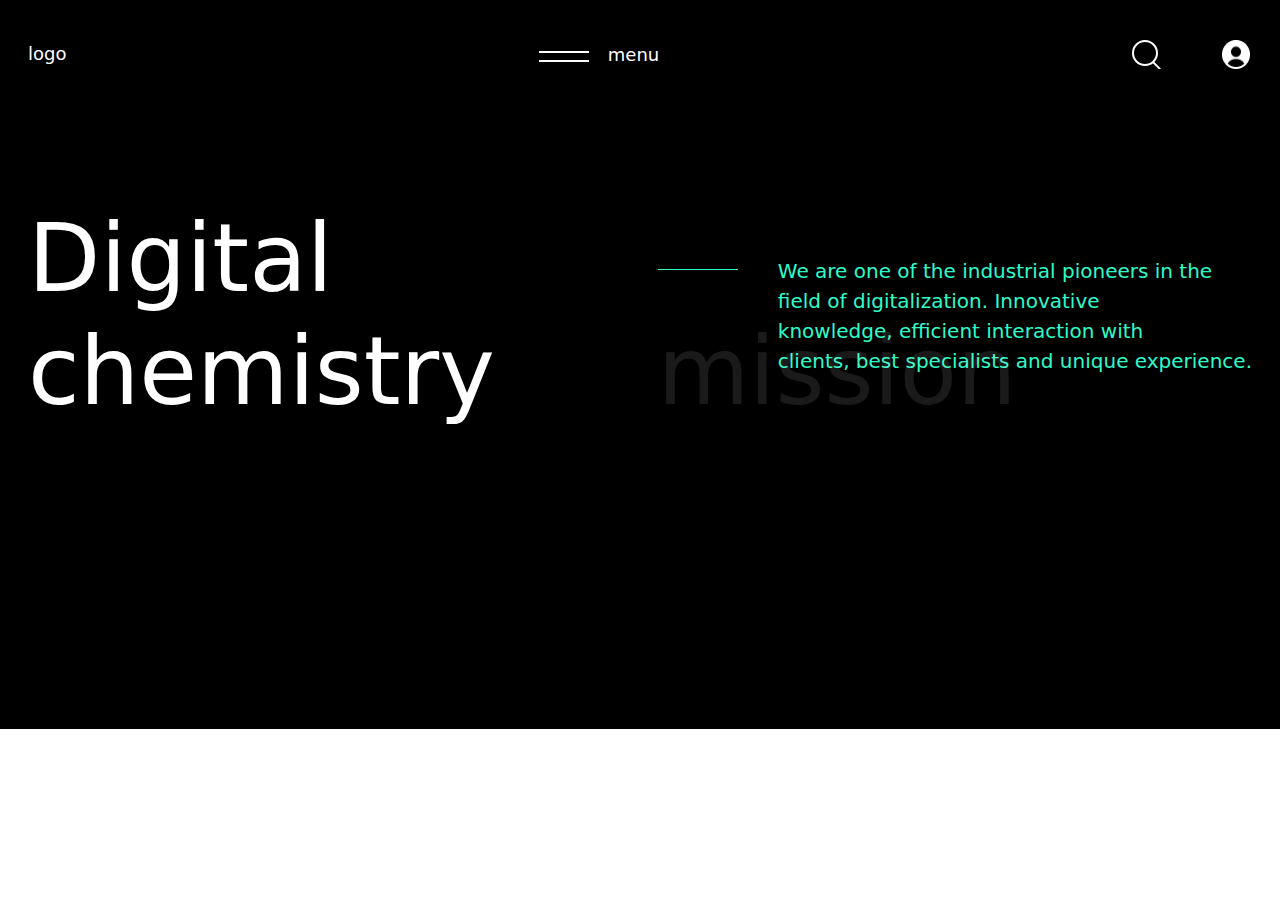
==== src/index.html @ 6f805ab8 "first commit" ====
<!DOCTYPE html>
<html lang="ru">
<head>
    <meta charset="UTF-8">
    <meta http-equiv="X-UA-Compatible" content="IE=edge">
    <meta name="viewport" content="width=device-width, initial-scale=1.0">
    <title>Digital Chemistry</title>
    <link rel="stylesheet" href="style/bootstrap-reboot.min.css">
    <link rel="stylesheet" href="style/style.css">
</head>
<body>
    <header class="header">
        <div class="header_container">
            <div class="header_wrapper">
                <div class="logo">logo</div>
                <div class="header_menu">
                    <div class="menu_line">
                        
                    </div>
                    <div class="menu_text">
                        menu
                    </div>
                </div>             
                <div class="header_btn">
                    <img src="icon/search.svg" alt="" class="header_search">
                    <img src="icon/account.png" alt="" class="header_account">
                   
                </div>
            </div>
        </div>
    </header>

    <section class="promo">
        <div class="promo_container">
            <div class="row">
                <div class="item">
                    <h1>Digital chemistry</h1>
                </div>
                <div class="item">
                    <span></span>
                    <div class="promo_descr"> We are one of the industrial pioneers in the<br> field of digitalization. Innovative<br> knowledge, efficient interaction with <br>clients, best specialists and unique experience.</div>
                    <div class="promo_subdescr">mission</div>

                </div>
            </div>
        </div>
    </section>

</body>
</html>
---- src/style/style.css ----
@import url('https://fonts.googleapis.com/css2?family=Roboto:ital,wght@0,100;0,300;0,400;0,500;0,700;0,900;1,100;1,300;1,400;1,500;1,700;1,900&display=swap');

* {
    box-sizing: border-box;
    margin: 0;
    padding: 0;
}

body {
    font-family: 'Roboto' sans-serif;
}


.header{ 
    position: relative;
    display: flex;
    flex-wrap: wrap;
    background-color: black;
    color: white;
    padding-top: 40px;
}

.header .logo {
    font-style: normal;
    font-weight: 500;
    font-size: 18px;
    color: #FFFFFF;

}

.header_container {
    width: 1224px;
    margin: 0 auto;
}

.header_wrapper {
    position: relative;
    display: flex;
    justify-content: space-between;
}

.header .header_btn{
    display: flex;
    flex-wrap: wrap;
    width: 120px;
}

.header .header_menu {
    min-width: 120px;
    display: flex;
    justify-content: space-between;
    align-items: center;
    
}


.header .menu_line {
    position:relative;
}

.header .menu_line::after {
    content:"";
    position:absolute;
    border-top:2px solid white;
    width:50px;
    bottom: 2px;
}

.header .menu_line::before {
    content:"";
    position:absolute;
    border-top:2px solid white;
    width:50px;
    margin-top: 5.5px;
    
}

.header .menu_text {
    font-style: normal;
    font-weight: 500;
    font-size: 18px;
    line-height: 21px;
    color: #FFFFFF;

}

.header .header_btn .header_search {
    padding-right: 61px;
}

.header .header_search {
    display: block;
}

.header .header_account {
    display: block;
}


.promo_container {
    margin: 0 auto;
    max-width: 1224px;
}

.promo {
    padding-top: 134px;
    min-height: 660px;
    background-color: black;
}

.promo .row h1 {
    font-style: normal;
    font-weight: normal;
    font-size: 94px;
    color: #FFFFFF;
}

.promo .row {
    display: flex;
    flex-wrap: wrap;
    justify-content: space-between;
    align-items: center;
}

.promo .row .item {
    max-width: 600px;
    max-height: 226px;
    position: relative;
}

.promo .promo_descr{
    padding-left: 120px;
    font-style: normal;
    font-weight: normal;
    font-size: 20px;
    color: #2FFBC8;
}

.promo .promo_subdescr{
    position:absolute;
    top: 45px;
    font-style: normal;
    font-weight: normal;
    font-size: 94px;
    color: #FFFFFF;
    mix-blend-mode: normal;
    opacity: 0.1;
}

.promo span{
    content:"";
    position:absolute;
    border-top:1px solid #2FFBC8;
    width:80px;   
    top: 13px;
}
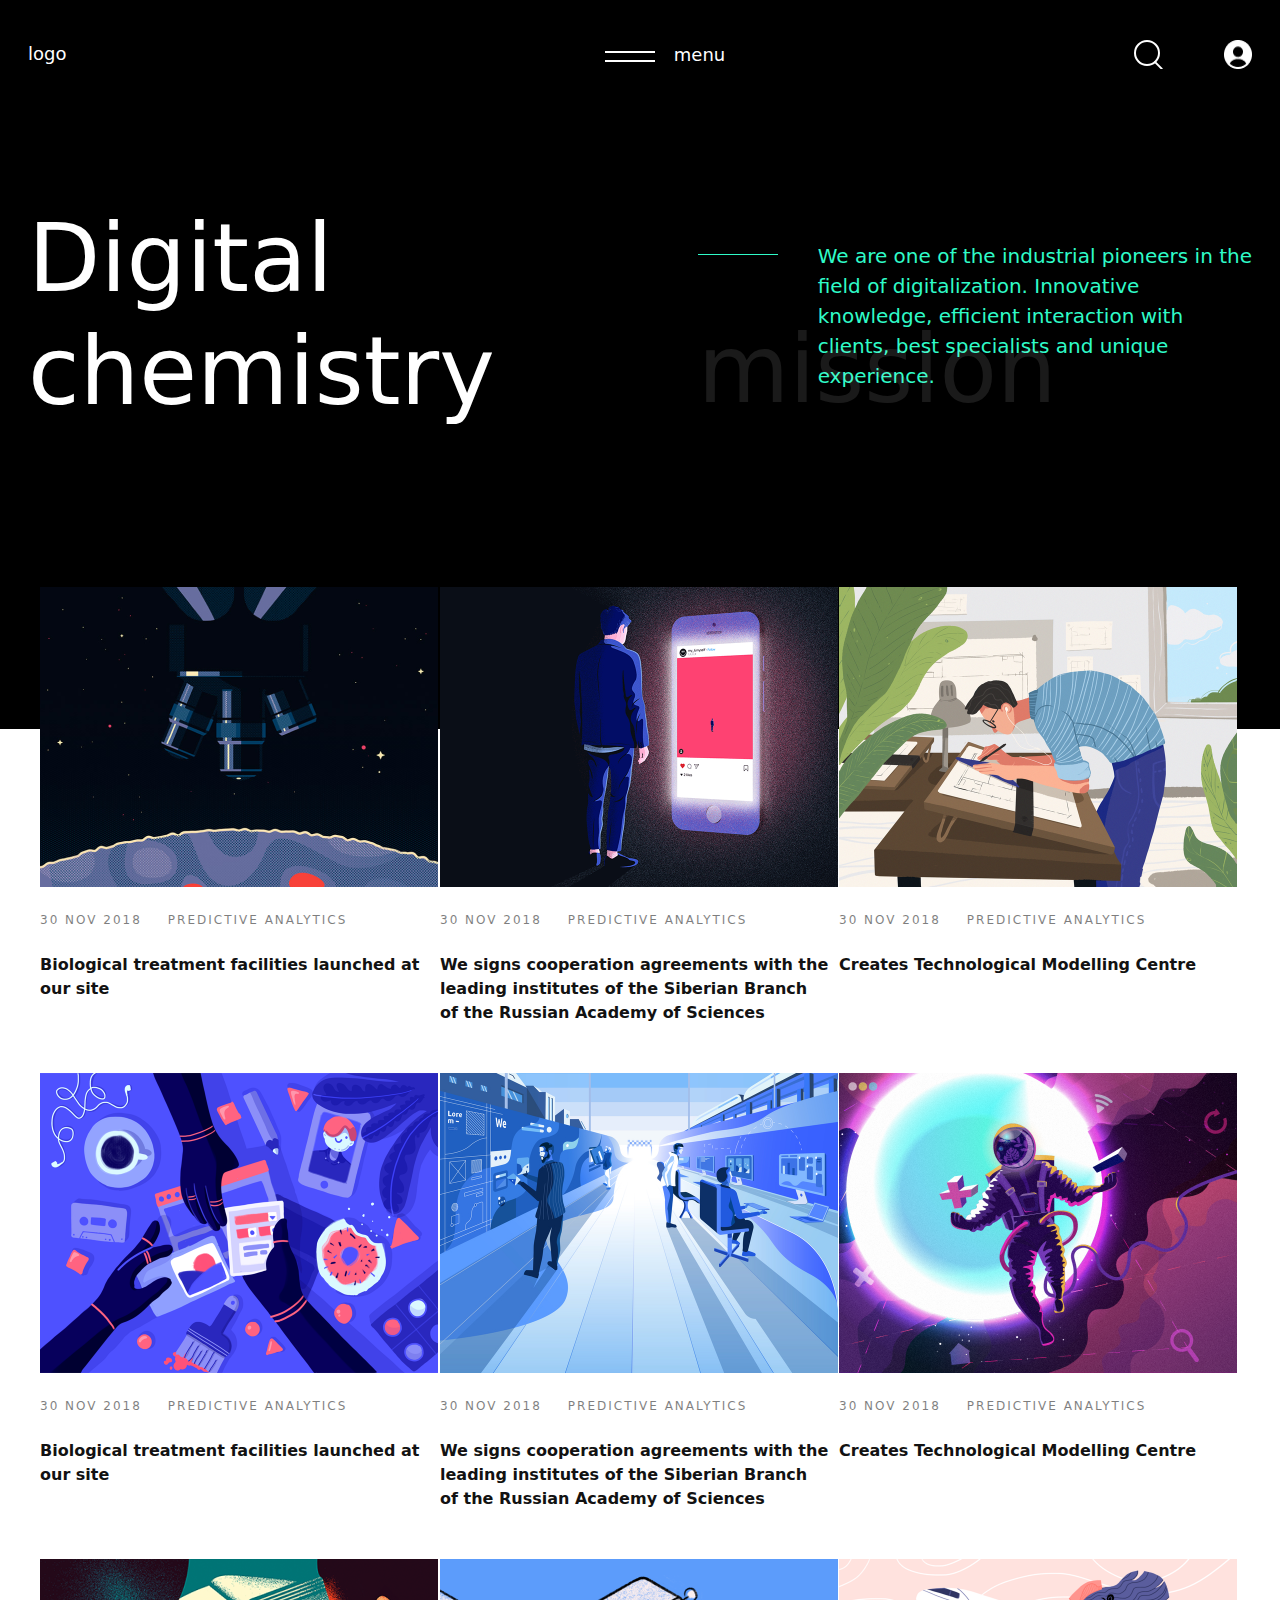
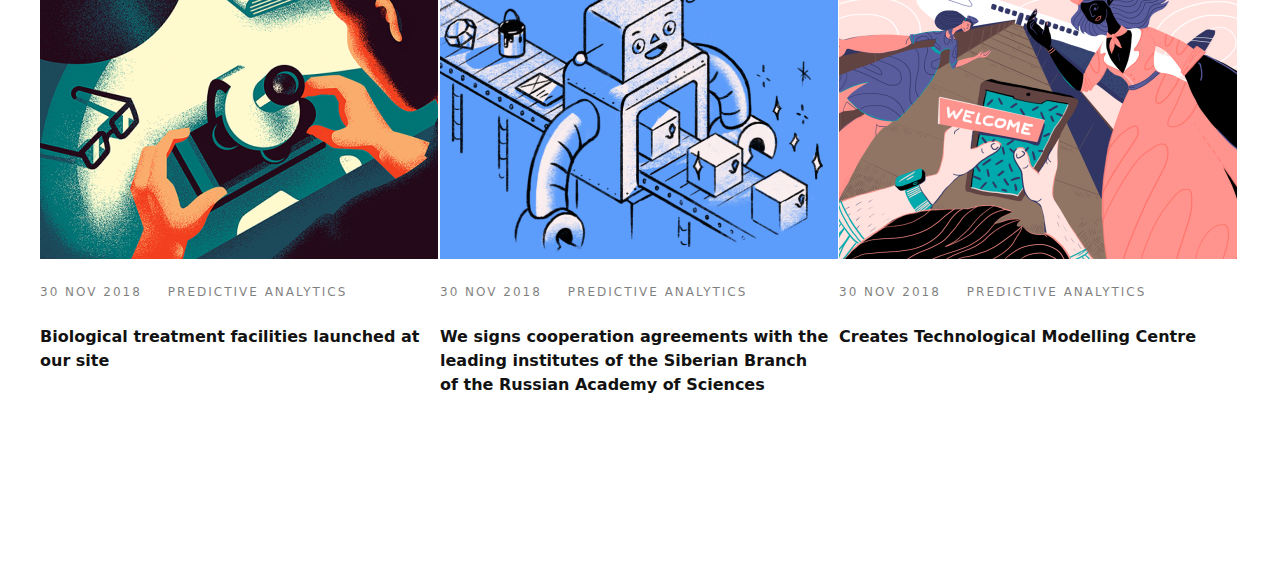
==== commit 79df8611: "second" ====
--- a/src/index.html
+++ b/src/index.html
@@ -9,17 +9,29 @@
     <link rel="stylesheet" href="style/style.css">
 </head>
 <body>
+   
     <header class="header">
+        <!-- <div class="menu_overlay">
+            <ul class="menu">
+                <li><a href="#">Home</a></li>
+                <li><a href="#">Page 1</a></li>
+                <li><a href="#">Page 2</a></li>
+            </ul>
+        </div> -->
         <div class="header_container">
+            
             <div class="header_wrapper">
+                
+                    
+                
+                
+
                 <div class="logo">logo</div>
                 <div class="header_menu">
-                    <div class="menu_line">
-                        
-                    </div>
-                    <div class="menu_text">
-                        menu
-                    </div>
+                    
+                    <div class="menu_line"></div>
+                    <div class="menu_text">menu</div>
+
                 </div>             
                 <div class="header_btn">
                     <img src="icon/search.svg" alt="" class="header_search">
@@ -27,6 +39,7 @@
                    
                 </div>
             </div>
+            
         </div>
     </header>
 
@@ -38,7 +51,7 @@
                 </div>
                 <div class="item">
                     <span></span>
-                    <div class="promo_descr"> We are one of the industrial pioneers in the<br> field of digitalization. Innovative<br> knowledge, efficient interaction with <br>clients, best specialists and unique experience.</div>
+                    <div class="promo_descr"> We are one of the industrial pioneers in the<br> field of digitalization. Innovative<br> knowledge, efficient interaction with <br>clients, best specialists and unique <br>experience.</div>
                     <div class="promo_subdescr">mission</div>
 
                 </div>
@@ -46,5 +59,124 @@
         </div>
     </section>
 
+
+    <section class="blog">
+        <div class="container">
+            <div class="blog_cards">
+                <div class="blog_card">
+                    <img src="img/card/card (1).png" alt="">
+                    <div class="card_subtitle">
+                        <div class="card_date">30 nov 2018</div>
+                        <div class="card_category">Predictive analytics</div>
+                        <div class="card_dots"></div>
+                    </div>
+                    <div class="card_title">
+                        Biological treatment facilities launched at our site
+                    </div>
+                </div>
+                <div class="blog_card">
+                    <img src="img/card/card (2).png" alt="">
+                    <div class="card_subtitle">
+                        <div class="card_date">30 nov 2018</div>
+                        <div class="card_category">Predictive analytics</div>
+                        <div class="card_dots"></div>
+                    </div>
+                    <div class="card_title">
+                        We signs cooperation agreements with the<br> leading institutes of the Siberian Branch <br>of the Russian Academy of Sciences
+                    </div>
+                </div>
+                <div class="blog_card">
+                    <img src="img/card/card (3).png" alt="">
+                    <div class="card_subtitle">
+                        <div class="card_date">30 nov 2018</div>
+                        <div class="card_category">Predictive analytics</div>
+                        <div class="card_dots"></div>
+                    </div>
+                    <div class="card_title">
+                        Creates Technological Modelling Centre
+                    </div>
+                </div>
+                <div class="blog_card">
+                    <img src="img/card/card (4).png" alt="">
+                    <div class="card_subtitle">
+                        <div class="card_date">30 nov 2018</div>
+                        <div class="card_category">Predictive analytics</div>
+                        <div class="card_dots"></div>
+                    </div>
+                    <div class="card_title">
+                        Biological treatment facilities launched at our site
+                    </div>
+                </div>
+                <div class="blog_card">
+                    <img src="img/card/card (5).png" alt="">
+                    <div class="card_subtitle">
+                        <div class="card_date">30 nov 2018</div>
+                        <div class="card_category">Predictive analytics</div>
+                        <div class="card_dots"></div>
+                    </div>
+                    <div class="card_title">
+                        We signs cooperation agreements with the<br> leading institutes of the Siberian Branch <br>of the Russian Academy of Sciences
+                    </div>
+                </div>
+                <div class="blog_card">
+                    <img src="img/card/card (6).png" alt="">
+                    <div class="card_subtitle">
+                        <div class="card_date">30 nov 2018</div>
+                        <div class="card_category">Predictive analytics</div>
+                        <div class="card_dots"></div>
+                    </div>
+                    <div class="card_title">
+                        Creates Technological Modelling Centre
+                    </div>
+                </div>
+                <div class="blog_card">
+                    <img src="img/card/card (7).png" alt="">
+                    <div class="card_subtitle">
+                        <div class="card_date">30 nov 2018</div>
+                        <div class="card_category">Predictive analytics</div>
+                        <div class="card_dots"></div>
+                    </div>
+                    <div class="card_title">
+                        Biological treatment facilities launched at our site
+                    </div>
+                </div>
+                <div class="blog_card">
+                    <img src="img/card/card (8).png" alt="">
+                    <div class="card_subtitle">
+                        <div class="card_date">30 nov 2018</div>
+                        <div class="card_category">Predictive analytics</div>
+                        <div class="card_dots"></div>
+                    </div>
+                    <div class="card_title">
+                        We signs cooperation agreements with the<br> leading institutes of the Siberian Branch <br>of the Russian Academy of Sciences
+                        
+                    </div>
+                </div>
+                <div class="blog_card">
+                    <img src="img/card/card (9).png" alt="">
+                    <div class="card_subtitle">
+                        <div class="card_date">30 nov 2018</div>
+                        <div class="card_category">Predictive analytics</div>
+                        <div class="card_dots"></div>
+                    </div>
+                    <div class="card_title">
+                        Creates Technological Modelling Centre
+                    </div>
+                </div>
+            </div>
+        </div>
+    </section>
+
+    <footer>
+        <div class="container">
+
+        </div>
+    </footer>
+
+
+<script src="https://code.jquery.com/jquery-3.6.0.min.js"
+integrity="sha256-/xUj+3OJU5yExlq6GSYGSHk7tPXikynS7ogEvDej/m4="
+crossorigin="anonymous"></script>
+<script src="js/script.js"></script>
 </body>
 </html>--- a/src/style/style.css
+++ b/src/style/style.css
@@ -42,16 +42,48 @@
 .header .header_btn{
     display: flex;
     flex-wrap: wrap;
-    width: 120px;
-}
+    max-width: 120px;
+    
+}
+
+
+/* .header .menu_overlay {
+    display: none;
+    position: fixed;
+    top: 0;
+    bottom: 0;
+    left: 0;
+    right: 0;
+    background-color: rgba(0,0,0,.7);
+    display: flex;
+    justify-content: center;
+    align-items: center;
+}
+
+.header .menu {
+    display: none;
+    background-color: rgba(0,0,0,.7);
+    list-style: none;
+    width: 100%;
+    text-align: center;
+    transition: all .5s;
+}
+
+.header .menu li a {
+    display: block;
+    font-size: 3em;
+    font-weight: 700;
+    text-decoration: none;
+} */
 
 .header .header_menu {
     min-width: 120px;
     display: flex;
     justify-content: space-between;
     align-items: center;
-    
-}
+    margin-left: 130px;
+}
+
 
 
 .header .menu_line {
@@ -138,7 +170,7 @@
 
 .promo .promo_subdescr{
     position:absolute;
-    top: 45px;
+    top: 58px;
     font-style: normal;
     font-weight: normal;
     font-size: 94px;
@@ -155,3 +187,60 @@
     top: 13px;
 }
 
+.container {
+    max-width: 1200px;
+    margin: 0 auto;
+}
+
+.blog .blog_cards {
+    display: flex;
+    flex-wrap: wrap;
+    position: relative;
+    bottom: 190px;
+}
+
+.blog .blog_card {
+    max-width: 399px;
+    max-height: 444px;
+    margin-top: 48px;
+    margin-right: 1px;
+}
+
+.blog .blog_card .card_subtitle {
+    display: flex;
+    margin-top: 24px;
+}
+
+.blog .blog_card .card_subtitle .card_date{
+    font-style: normal;
+    font-weight: 500;
+    font-size: 12px;
+    letter-spacing: 2px;
+    text-transform: uppercase;
+    color: #000000;
+    mix-blend-mode: normal;
+    opacity: 0.5;
+    
+    margin-right: 26px;
+}
+
+.blog .blog_card .card_subtitle .card_category {
+    font-style: normal;
+    font-weight: 500;
+    font-size: 12px;
+    letter-spacing: 2px;
+    text-transform: uppercase;
+    color: #000000;
+    mix-blend-mode: normal;
+    opacity: 0.5;
+}
+
+.blog .blog_card .card_title {
+    margin-top: 24px;
+    font-style: normal;
+    font-weight: bold;
+    font-size: 16px;    
+    color: #121212;
+}
+
+
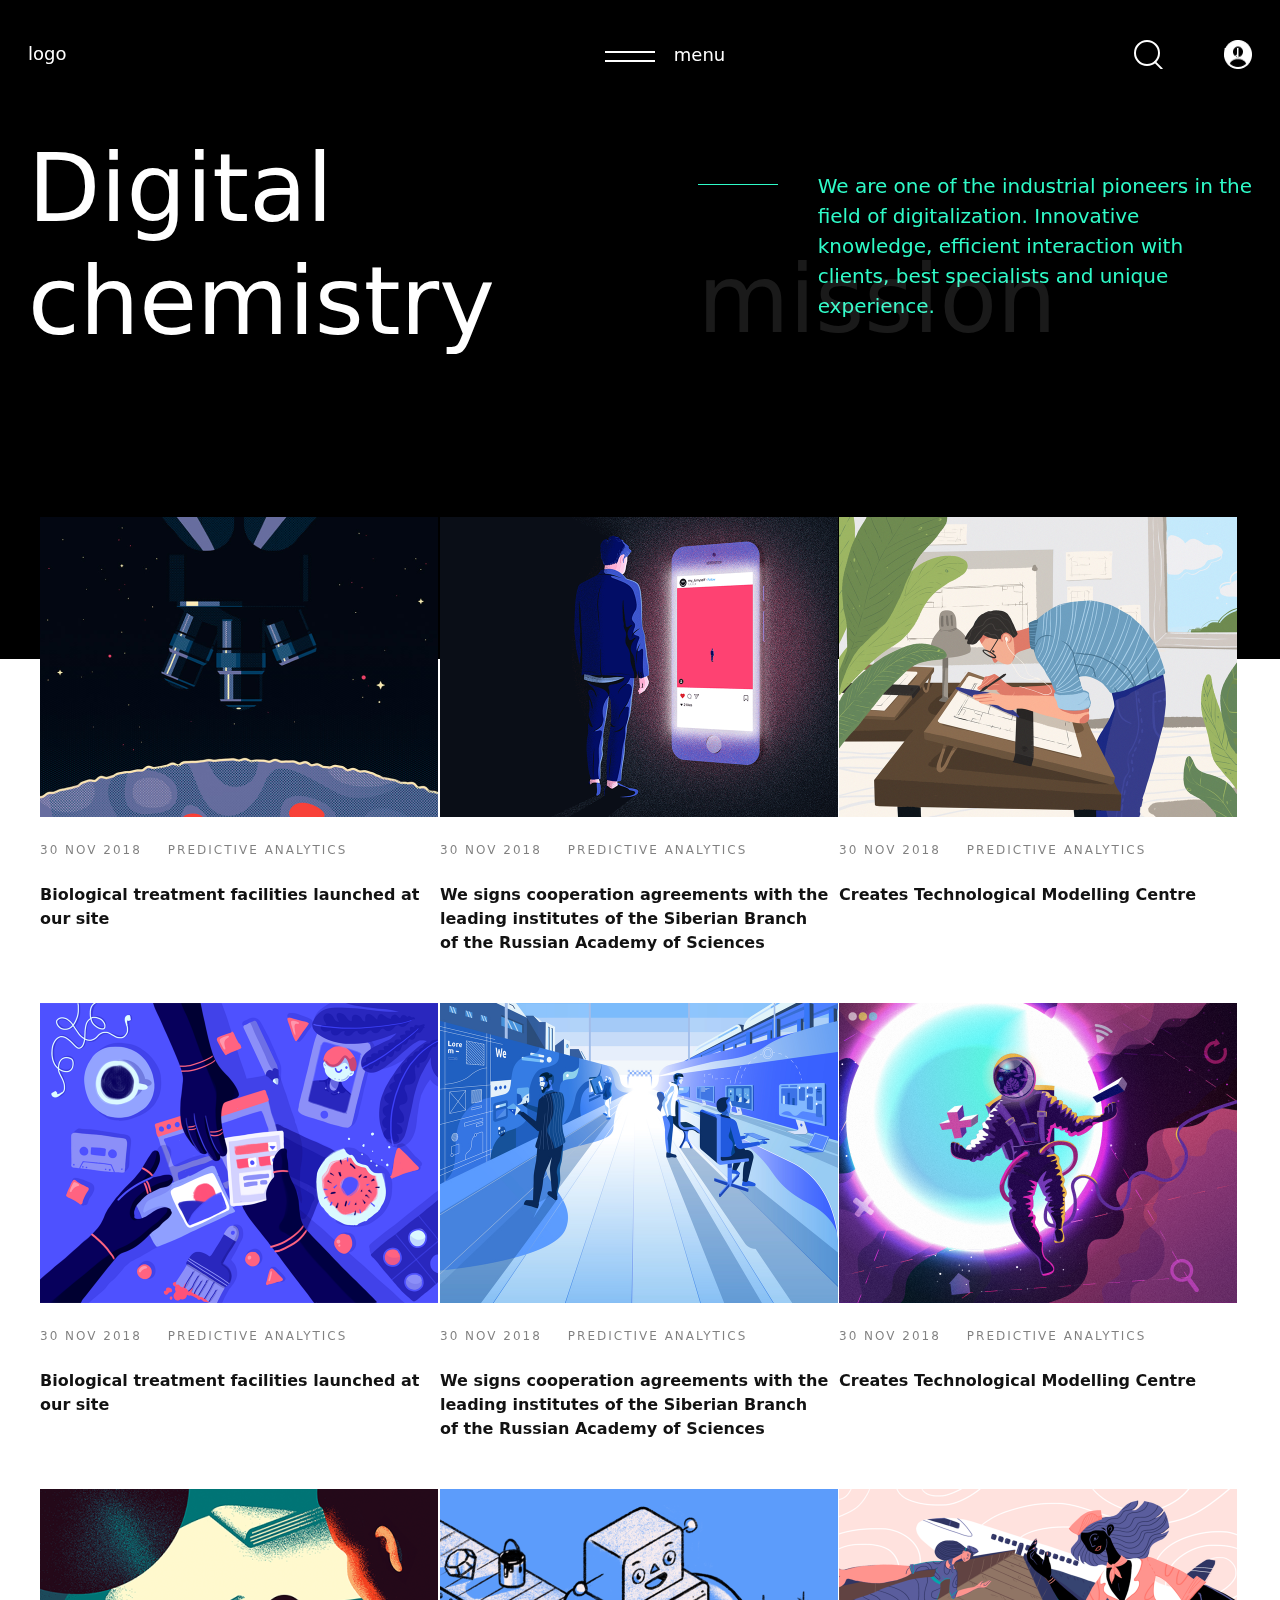
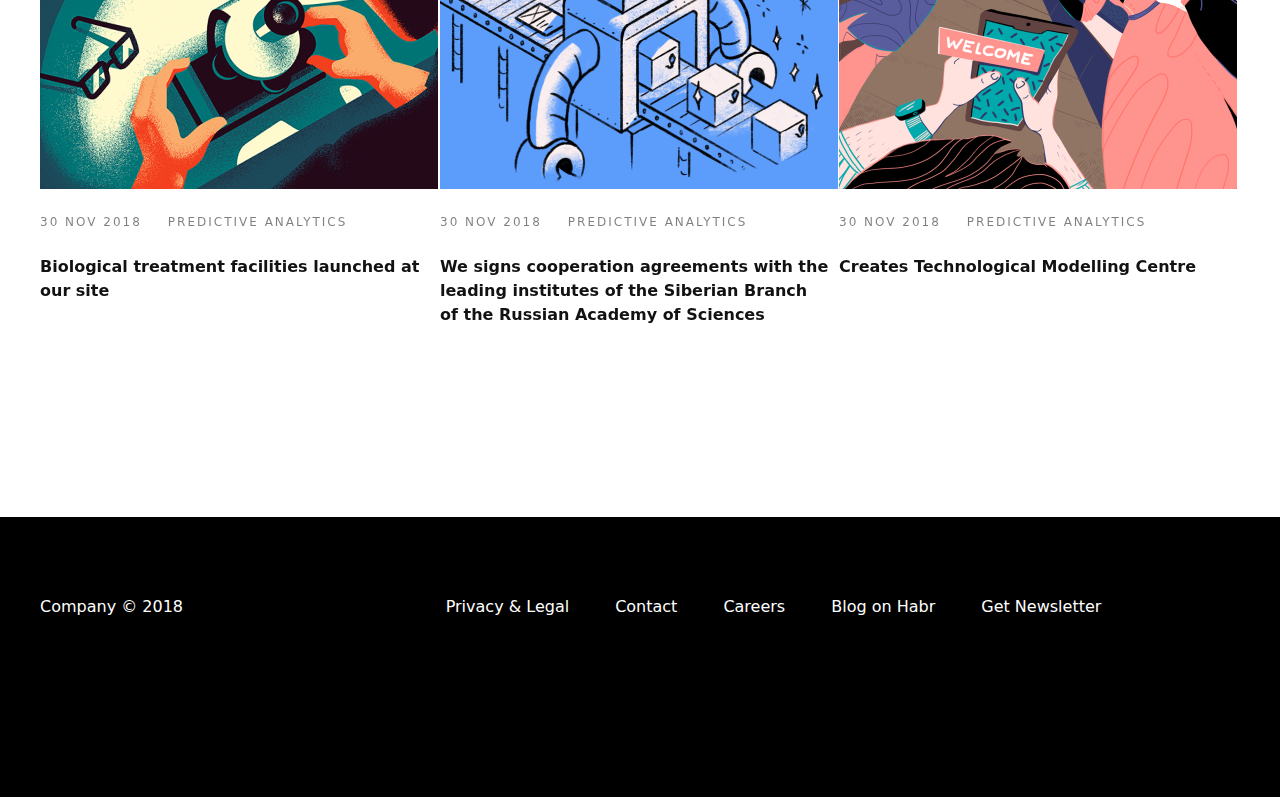
==== commit a61c1a2c: "page2" ====
--- a/src/index.html
+++ b/src/index.html
@@ -10,36 +10,36 @@
 </head>
 <body>
    
-    <header class="header">
-        <!-- <div class="menu_overlay">
+    <header class="header" id="header">
+        <div class="menu_overlay">
+            
             <ul class="menu">
-                <li><a href="#">Home</a></li>
-                <li><a href="#">Page 1</a></li>
-                <li><a href="#">Page 2</a></li>
+                <!-- <li class="menu_overlay__close"><a href="#">X</a></li> -->
+                <div id="toggle-close" class="menu_text">X</div>
+                <li><a href="index.html">Home</a></li>
+                <li><a href="index.html">Page 1</a></li>
+                <li><a href="index.html">Page 2</a></li>
             </ul>
-        </div> -->
+            <!-- <div id="toggle" class="menu_text">menu</div> -->
+        </div>
         <div class="header_container">
             
             <div class="header_wrapper">
-                
-                    
-                
-                
-
                 <div class="logo">logo</div>
                 <div class="header_menu">
                     
-                    <div class="menu_line"></div>
-                    <div class="menu_text">menu</div>
+                    <div class="menu_line" ></div>
+                    <div id="toggle" class="menu_text">menu</div>
 
                 </div>             
                 <div class="header_btn">
                     <img src="icon/search.svg" alt="" class="header_search">
                     <img src="icon/account.png" alt="" class="header_account">
-                   
-                </div>
-            </div>
-            
+                    
+                </div>
+               
+            </div>
+            <div class="header_lang">ru</div>
         </div>
     </header>
 
@@ -68,7 +68,11 @@
                     <div class="card_subtitle">
                         <div class="card_date">30 nov 2018</div>
                         <div class="card_category">Predictive analytics</div>
-                        <div class="card_dots"></div>
+                        <div class="card_dots">
+                            <img src="icon/Oval.png" alt="">
+                            <img src="icon/Oval.png" alt="">
+                            <img src="icon/Oval.png" alt="">
+                        </div>
                     </div>
                     <div class="card_title">
                         Biological treatment facilities launched at our site
@@ -79,7 +83,11 @@
                     <div class="card_subtitle">
                         <div class="card_date">30 nov 2018</div>
                         <div class="card_category">Predictive analytics</div>
-                        <div class="card_dots"></div>
+                        <div class="card_dots">
+                            <!-- <img src="icon/Oval.png" alt="">
+                            <img src="icon/Oval.png" alt="">
+                            <img src="icon/Oval.png" alt=""> -->
+                        </div>
                     </div>
                     <div class="card_title">
                         We signs cooperation agreements with the<br> leading institutes of the Siberian Branch <br>of the Russian Academy of Sciences
@@ -90,7 +98,11 @@
                     <div class="card_subtitle">
                         <div class="card_date">30 nov 2018</div>
                         <div class="card_category">Predictive analytics</div>
-                        <div class="card_dots"></div>
+                        <div class="card_dots">
+                            <img src="icon/Oval.png" alt="">
+                            <img src="icon/Oval.png" alt="">
+                            <img src="icon/Oval.png" alt="">
+                        </div>
                     </div>
                     <div class="card_title">
                         Creates Technological Modelling Centre
@@ -101,7 +113,11 @@
                     <div class="card_subtitle">
                         <div class="card_date">30 nov 2018</div>
                         <div class="card_category">Predictive analytics</div>
-                        <div class="card_dots"></div>
+                        <div class="card_dots">
+                            <img src="icon/Oval.png" alt="">
+                            <img src="icon/Oval.png" alt="">
+                            <img src="icon/Oval.png" alt="">
+                        </div>
                     </div>
                     <div class="card_title">
                         Biological treatment facilities launched at our site
@@ -112,7 +128,11 @@
                     <div class="card_subtitle">
                         <div class="card_date">30 nov 2018</div>
                         <div class="card_category">Predictive analytics</div>
-                        <div class="card_dots"></div>
+                        <div class="card_dots">
+                            <!-- <img src="icon/Oval.png" alt="">
+                            <img src="icon/Oval.png" alt="">
+                            <img src="icon/Oval.png" alt=""> -->
+                        </div>
                     </div>
                     <div class="card_title">
                         We signs cooperation agreements with the<br> leading institutes of the Siberian Branch <br>of the Russian Academy of Sciences
@@ -123,7 +143,11 @@
                     <div class="card_subtitle">
                         <div class="card_date">30 nov 2018</div>
                         <div class="card_category">Predictive analytics</div>
-                        <div class="card_dots"></div>
+                        <div class="card_dots">
+                            <img src="icon/Oval.png" alt="">
+                            <img src="icon/Oval.png" alt="">
+                            <img src="icon/Oval.png" alt="">
+                        </div>
                     </div>
                     <div class="card_title">
                         Creates Technological Modelling Centre
@@ -134,7 +158,11 @@
                     <div class="card_subtitle">
                         <div class="card_date">30 nov 2018</div>
                         <div class="card_category">Predictive analytics</div>
-                        <div class="card_dots"></div>
+                        <div class="card_dots">
+                            <img src="icon/Oval.png" alt="">
+                            <img src="icon/Oval.png" alt="">
+                            <img src="icon/Oval.png" alt="">
+                        </div>
                     </div>
                     <div class="card_title">
                         Biological treatment facilities launched at our site
@@ -145,7 +173,11 @@
                     <div class="card_subtitle">
                         <div class="card_date">30 nov 2018</div>
                         <div class="card_category">Predictive analytics</div>
-                        <div class="card_dots"></div>
+                        <div class="card_dots">
+                                <!-- <img src="icon/Oval.png" alt="">
+                                <img src="icon/Oval.png" alt="">
+                                <img src="icon/Oval.png" alt=""> -->
+                        </div>
                     </div>
                     <div class="card_title">
                         We signs cooperation agreements with the<br> leading institutes of the Siberian Branch <br>of the Russian Academy of Sciences
@@ -157,7 +189,11 @@
                     <div class="card_subtitle">
                         <div class="card_date">30 nov 2018</div>
                         <div class="card_category">Predictive analytics</div>
-                        <div class="card_dots"></div>
+                        <div class="card_dots">
+                            <img src="icon/Oval.png" alt="">
+                            <img src="icon/Oval.png" alt="">
+                            <img src="icon/Oval.png" alt="">
+                        </div>
                     </div>
                     <div class="card_title">
                         Creates Technological Modelling Centre
@@ -169,6 +205,30 @@
 
     <footer>
         <div class="container">
+            <div class="footer_container">
+                <div class="footer_row">
+                    <div class="footer_company">Company © 2018</div>
+                    <ul class="footer_menu">
+                        <li><a href="#"></a>Privacy & Legal</li>
+                        <li><a href="#"></a>Contact</li>
+                        <li><a href="#"></a>Careers</li>
+                        <li><a href="#"></a>Blog on Habr</li>
+                        <li><a href="#"></a>Get Newsletter</li>
+                    </ul>
+                    <div class="up_arrow">
+                        <a href="#"><img class="up_arrow" src="icon/up_arrow.svg" alt=""></a>
+                    </div>
+    
+                </div>
+                <div class="footer_social">
+                    <img src="icon/social/Fill 1.png" alt="">
+                    <img src="icon/social/inst.svg"alt="">
+                    <img src="icon/social/twitter.svg" alt="">
+                    <img src="icon/social/youtube.svg" alt="">
+                    <img src="icon/social/facebook.svg" alt="">
+                </div>
+            </div>
+            
 
         </div>
     </footer>
@@ -177,6 +237,8 @@
 <script src="https://code.jquery.com/jquery-3.6.0.min.js"
 integrity="sha256-/xUj+3OJU5yExlq6GSYGSHk7tPXikynS7ogEvDej/m4="
 crossorigin="anonymous"></script>
-<script src="js/script.js"></script>
+<script src="js/script.js">
+  
+</script>
 </body>
 </html>--- a/src/style/style.css
+++ b/src/style/style.css
@@ -15,9 +15,10 @@
     position: relative;
     display: flex;
     flex-wrap: wrap;
-    background-color: black;
+    /* background-color: black; */
     color: white;
     padding-top: 40px;
+
 }
 
 .header .logo {
@@ -46,27 +47,42 @@
     
 }
 
-
-/* .header .menu_overlay {
-    display: none;
+.header .header_lang {
+    position: absolute;
+    right: 40px;
+    top: 40px;
+}
+
+.header .menu_overlay {
     position: fixed;
     top: 0;
     bottom: 0;
     left: 0;
     right: 0;
-    background-color: rgba(0,0,0,.7);
+    background-color: rgba(0,0,0,0);
     display: flex;
     justify-content: center;
     align-items: center;
 }
 
+.header .menu_overlay.active{
+    z-index:4;
+	background-color: rgba(0,0,0,1);
+}
+
 .header .menu {
-    display: none;
-    background-color: rgba(0,0,0,.7);
+    background-color: rgba(0,0,0,1);
     list-style: none;
     width: 100%;
     text-align: center;
     transition: all .5s;
+    transform: scale(0);
+}
+
+
+.menu_overlay.active .menu{
+    z-index: 5;
+	transform: scale(1);	
 }
 
 .header .menu li a {
@@ -74,7 +90,7 @@
     font-size: 3em;
     font-weight: 700;
     text-decoration: none;
-} */
+}
 
 .header .header_menu {
     min-width: 120px;
@@ -108,12 +124,13 @@
 }
 
 .header .menu_text {
+    z-index: 1;
     font-style: normal;
     font-weight: 500;
     font-size: 18px;
     line-height: 21px;
     color: #FFFFFF;
-
+    cursor: pointer;
 }
 
 .header .header_btn .header_search {
@@ -136,6 +153,7 @@
 
 .promo {
     padding-top: 134px;
+    margin-top: -70px;
     min-height: 660px;
     background-color: black;
 }
@@ -233,6 +251,7 @@
     color: #000000;
     mix-blend-mode: normal;
     opacity: 0.5;
+    padding-right: 25px;
 }
 
 .blog .blog_card .card_title {
@@ -243,4 +262,229 @@
     color: #121212;
 }
 
-
+.blog .blog_card .card_dots {
+    display: flex;
+    justify-content: center;
+    align-items: center;
+    background-image: url('/icon/Oval.png');
+}
+
+.blog .blog_card .card_dots:nth-child(2n) {
+    display: none;
+}
+
+.blog .blog_card .card_dots img{
+    margin-right: 4px;
+}
+
+footer {
+    position: relative;
+    min-height: 280px;
+    background-color: black;
+}
+
+footer .footer_row {
+    padding-top: 78px;
+    display: flex;
+    justify-content: space-between;
+    flex-wrap: wrap;
+}
+
+footer .footer_company {
+    color: white;
+}
+
+footer .footer_menu {
+    display: flex;
+    flex-wrap: wrap;
+    margin-left: 46px;
+    list-style: none;
+    color: white;
+}
+
+
+footer .footer_menu li a{
+    margin-left: 46px;
+}
+
+footer .footer_social {
+    display: flex;
+    justify-content: center;
+    align-items: center;
+    padding-top: 80px;  
+}
+
+footer .footer_social img{
+    display: block;
+    margin-left: 46px;
+}
+
+@media screen and (max-width: 550px) {
+.header_container {
+    padding: 0 20px;
+}
+
+.header .header_btn .header_search {
+    padding-right: 10px;
+}
+
+.header .header_menu {
+    margin-left: 75px;
+}
+
+.header .header_account {
+    padding-right: 10px;
+}
+
+.header .header_lang {
+    position: absolute;
+    right: -17px;
+    top: 43px;
+}
+
+.container {
+    margin-top: 120px;
+    padding: 0 20px;
+    display: flex;
+    justify-content: center;
+    align-items: center;
+    flex-direction: row;  
+}
+
+footer .footer_menu {
+    flex-direction: column;
+    justify-content: center;
+    align-items: center;
+    margin: 0;
+
+}
+
+footer .footer_menu ol,ul{
+    padding-left: 0;
+    margin: 0;
+
+}
+
+footer .footer_row {
+    display: block;
+    text-align: center;
+}
+
+footer .footer_social {
+    padding-bottom: 30px;
+}
+
+}
+
+
+/* PAGE2 */
+
+.main_title {
+    display: flex;
+    flex-wrap: wrap;
+    min-height: 480px;
+    margin-top: -70px;
+    background: url('../img/bg_img.jpg') no-repeat center center/ cover;
+    
+}
+
+.main_title .all_media {
+    padding-top: 170px;
+
+    font-style: normal;
+    font-weight: 500;
+    font-size: 12px;
+    text-transform: uppercase;
+    letter-spacing: 2px;
+    color: #FFFFFF;
+}
+
+.main_title .all_media img {
+    position: relative;
+    left: -52px
+}
+
+.main_title .time_read {
+    display: flex;
+    justify-content: flex-end;
+    padding-top: 46px;
+    margin-right: 174px;
+    color: white;
+    font-style: normal;
+    font-weight: 500;
+    font-size: 12px;
+    letter-spacing: 2px;
+    text-transform: uppercase;
+
+
+}
+
+.main_title .title {
+    display: flex;
+    flex-wrap: wrap;
+    color: white;
+    padding-top: 22px;
+}
+
+.main_title .title h1 {
+
+    font-style: normal;
+    font-weight: normal;
+    font-size: 36px;
+    line-height: 49px;
+    color: #2FFBC8;
+
+}
+
+.main_title .title_container {
+    margin: 0 auto;
+    min-width: 1224px;
+}
+
+.main_title .title_row {
+    display: flex;
+    flex-wrap: wrap;
+    flex-direction: column;
+}
+
+.main_title .title_row .title_item {
+    padding: 50px 0;
+    text-align: center;
+    background: coral;
+    width: 100%;
+}
+
+.main_title .title_row .subtitle {
+    display: flex;
+    color: white;
+    padding-top: 51px;
+}
+
+.main_title .title_row .subtitle .date_subtitle {
+    font-style: normal;
+    font-weight: 500;
+    font-size: 12px;
+    letter-spacing: 2px;
+    text-transform: uppercase;
+    color: #FFFFFF;
+    padding-right: 148px;
+    
+}
+
+.main_title .title_row .category_subtitle {
+    display: flex;
+    justify-content: space-between;
+    font-style: normal;
+    font-weight: 500;
+    font-size: 12px;
+    letter-spacing: 2px;
+    text-transform: uppercase;
+    
+    color: #FFFFFF;
+
+   
+}
+
+.main_title .title_row .category_subtitle .category_item {
+    padding-right: 26px;
+}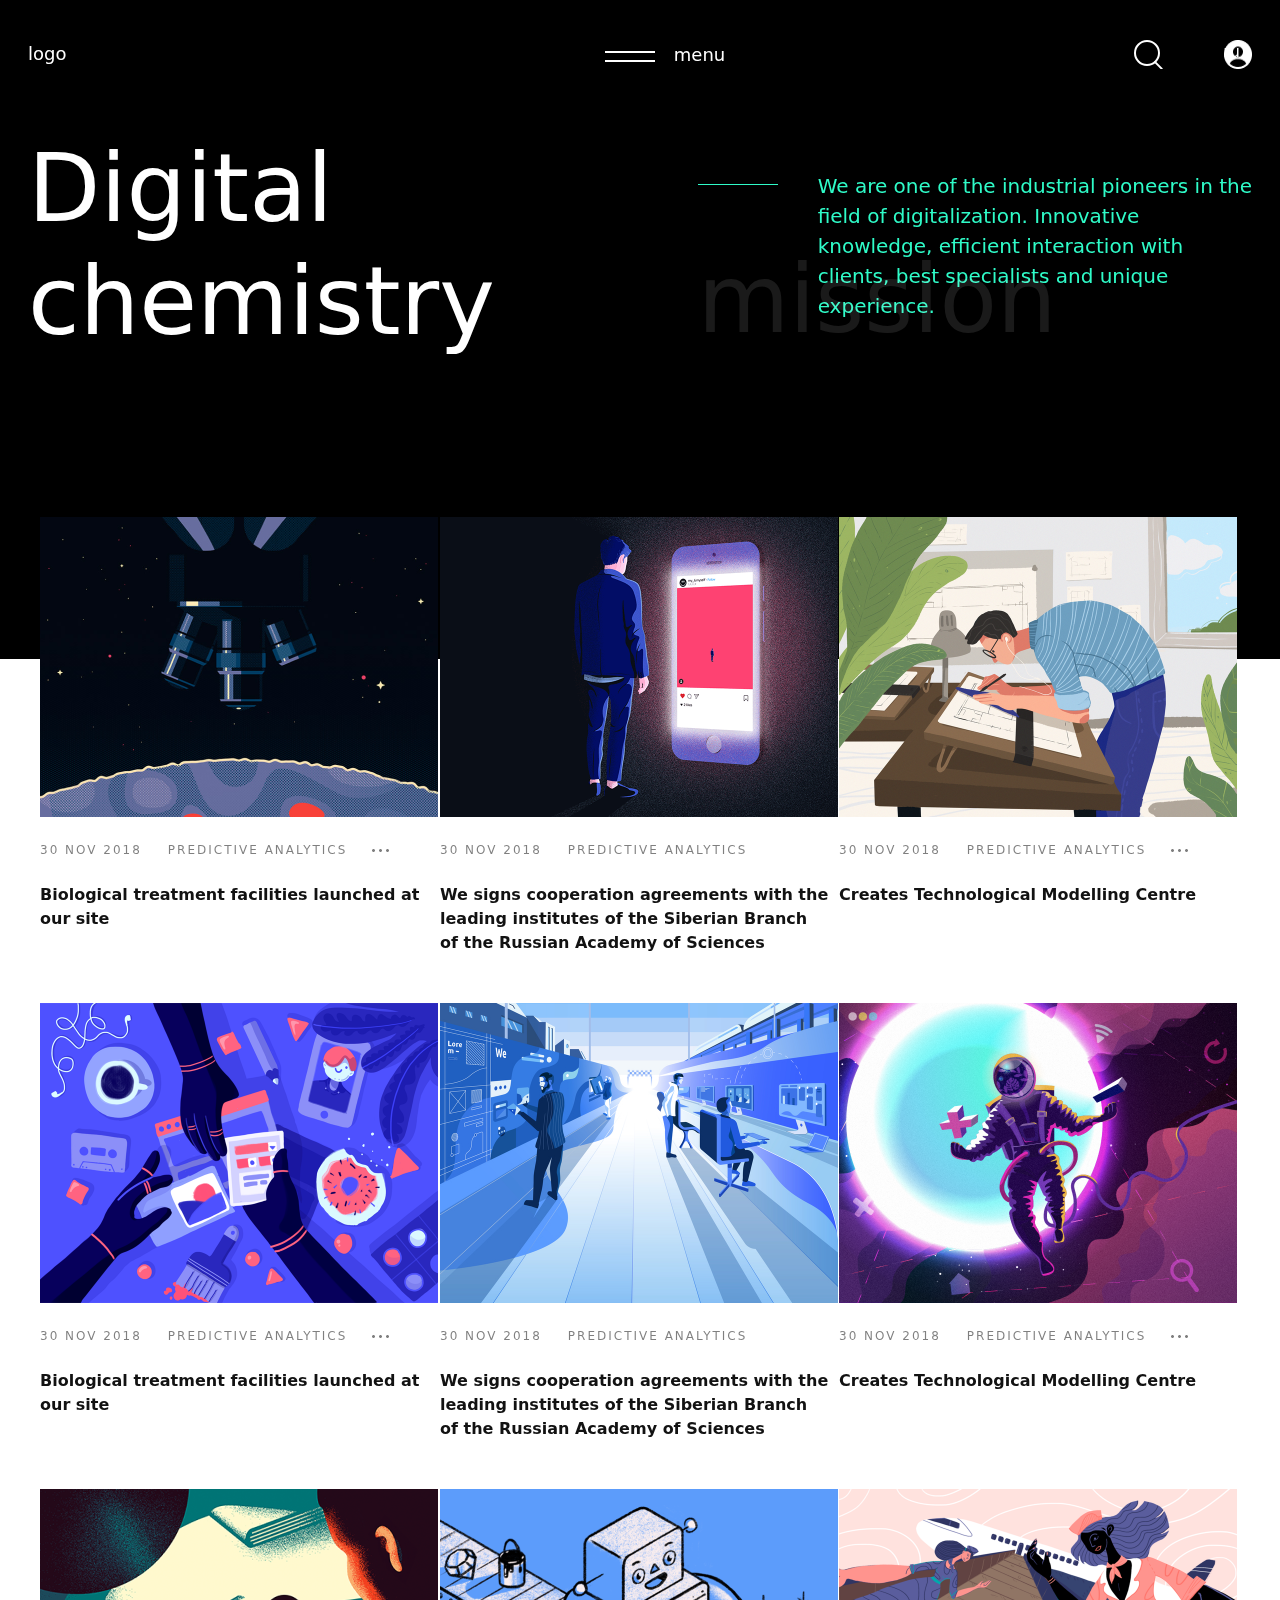
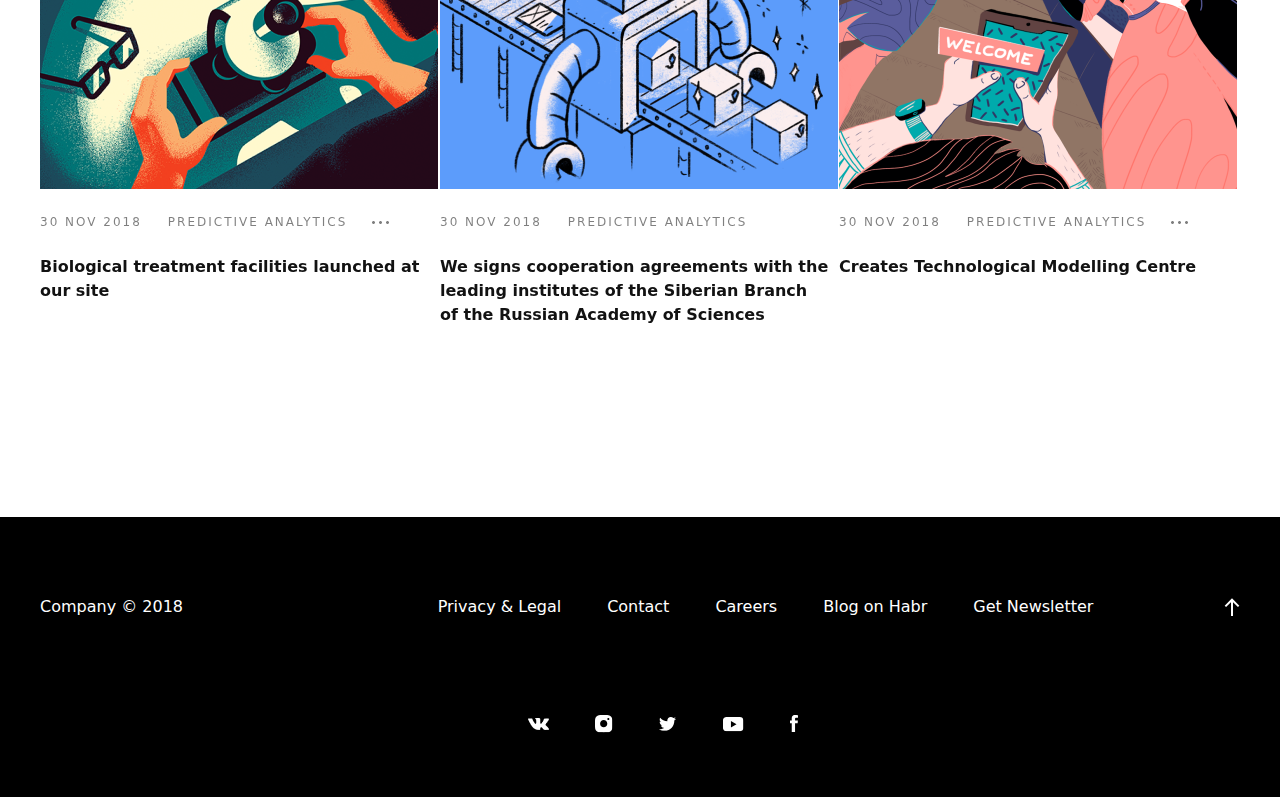
==== commit 84f862f6: "menu setting" ====
--- a/src/index.html
+++ b/src/index.html
@@ -17,8 +17,8 @@
                 <!-- <li class="menu_overlay__close"><a href="#">X</a></li> -->
                 <div id="toggle-close" class="menu_text">X</div>
                 <li><a href="index.html">Home</a></li>
-                <li><a href="index.html">Page 1</a></li>
-                <li><a href="index.html">Page 2</a></li>
+                <li><a href="page2.html">Page 1</a></li>
+                
             </ul>
             <!-- <div id="toggle" class="menu_text">menu</div> -->
         </div>
--- a/src/style/style.css
+++ b/src/style/style.css
@@ -415,9 +415,11 @@
     font-size: 12px;
     letter-spacing: 2px;
     text-transform: uppercase;
-
-
-}
+ }
+
+ .main_title .time_read .view_pdf {
+     padding-left: 36px;
+ }
 
 .main_title .title {
     display: flex;
@@ -427,18 +429,16 @@
 }
 
 .main_title .title h1 {
-
     font-style: normal;
     font-weight: normal;
     font-size: 36px;
     line-height: 49px;
     color: #2FFBC8;
-
 }
 
 .main_title .title_container {
     margin: 0 auto;
-    min-width: 1224px;
+    width: 1224px;
 }
 
 .main_title .title_row {
@@ -487,4 +487,103 @@
 
 .main_title .title_row .category_subtitle .category_item {
     padding-right: 26px;
+}
+
+.main_text {
+    position: relative;
+    background-color: #F2F2F2;
+}
+
+.main_text .main_text__grid{
+    display: flex;
+}   
+
+.main_text .main_text__column{
+    display: flex;
+}   
+
+.main_text .social {
+    position: absolute;
+    top: 130px;
+    display: flex;
+    flex-direction: column;
+    
+}
+
+.main_text .social .social_item {
+    display: flex;
+    justify-content: center;
+    align-items: center;
+    width: 79px;
+    height: 79px;
+    background: #2FFBC8;
+}
+
+
+.main_text .text_field {
+    margin-top: 129px;
+    max-width: 600px;
+    font-style: normal;
+    font-weight: normal;
+    font-size: 16px;
+    line-height: 26px;
+    color: #121212;
+
+}
+
+.main_text .text_field .big_symbol{
+    float: left;
+    padding: 40px;
+    padding-left: 0;
+    font-family: Roboto;
+    font-style: normal;
+    font-weight: normal;
+    font-size: 144px;
+    color: #2FFBC8;
+}
+
+.main_text .contact_block {
+    width: 480px;
+    Height: 353px;
+    background-color: white;
+    display: flex;
+    flex-direction: column;
+    justify-content: center;
+    align-items: center;
+    position: absolute;
+    top: -130px;
+    right: 0;
+}
+
+.main_text .contact_info .contact_info__title{
+    font-style: normal;
+    font-weight: normal;
+    font-size: 20px;
+    color: #000000;
+}
+
+.main_text .contact_block
+
+.green {
+    color: #2FFBC8;
+}
+
+.slider {
+    border: 2px solid #000;
+    max-width: 80%;
+    overflow: hidden;
+}
+
+.slider .slider_line {
+    display: flex;
+    background-color: coral;
+    transition: all ease 1s;
+}
+
+.slider_container .button{
+    position: relative;
+    width: 80px;
+    height: 80px;
+    background-color: #2FFBC8;
+    font-size: 45px;
 }